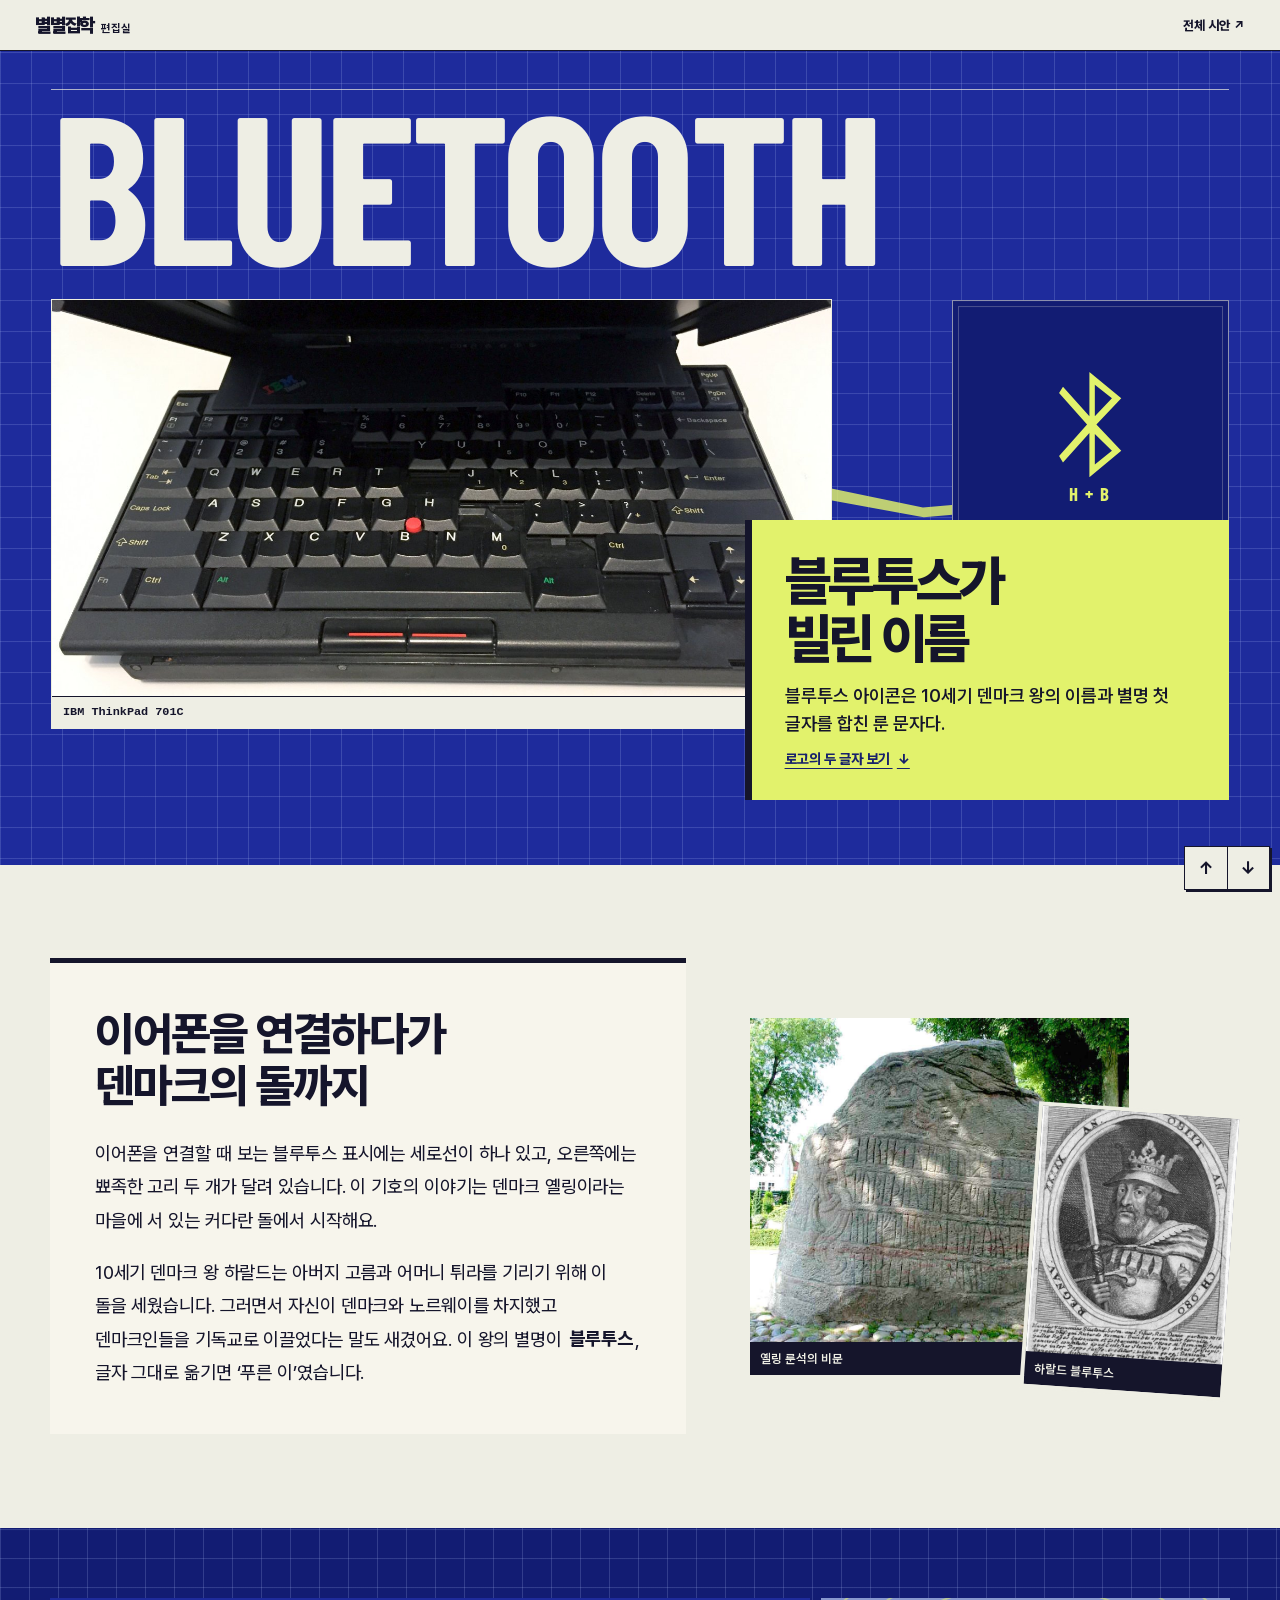
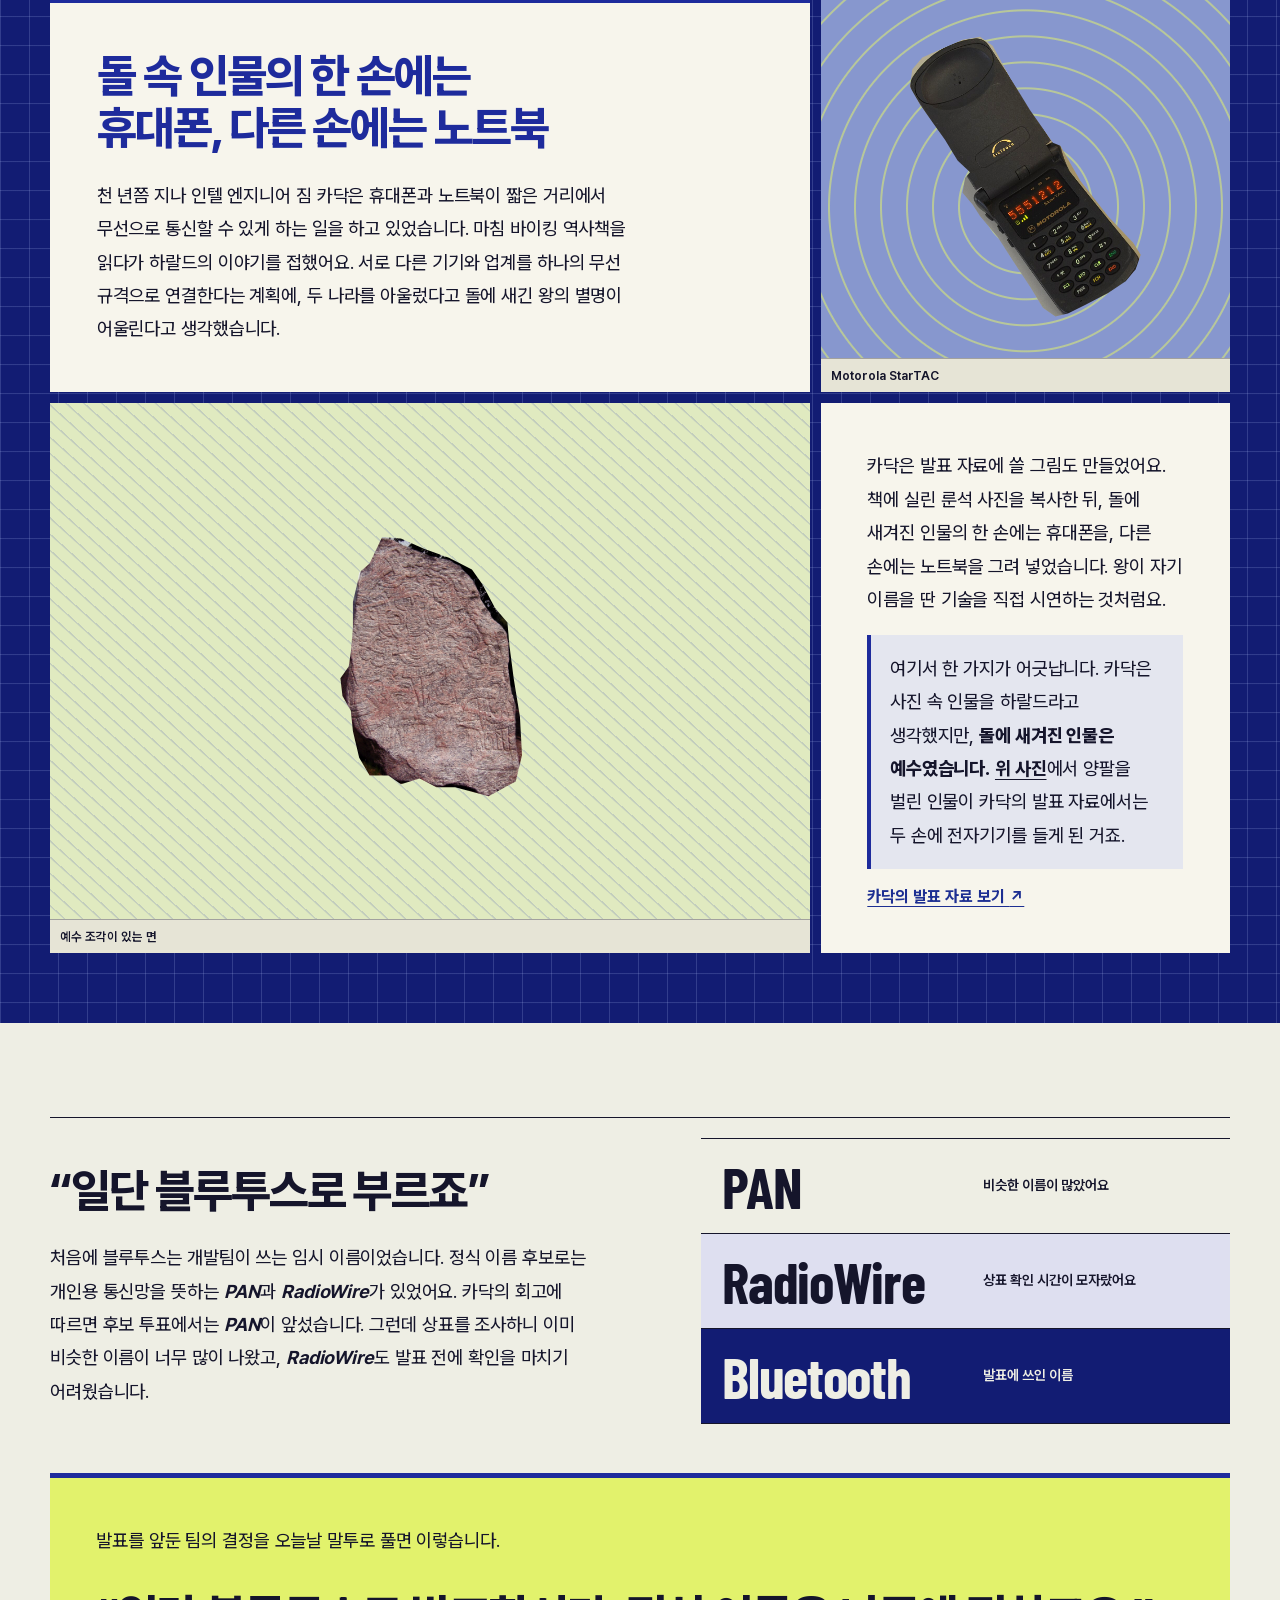
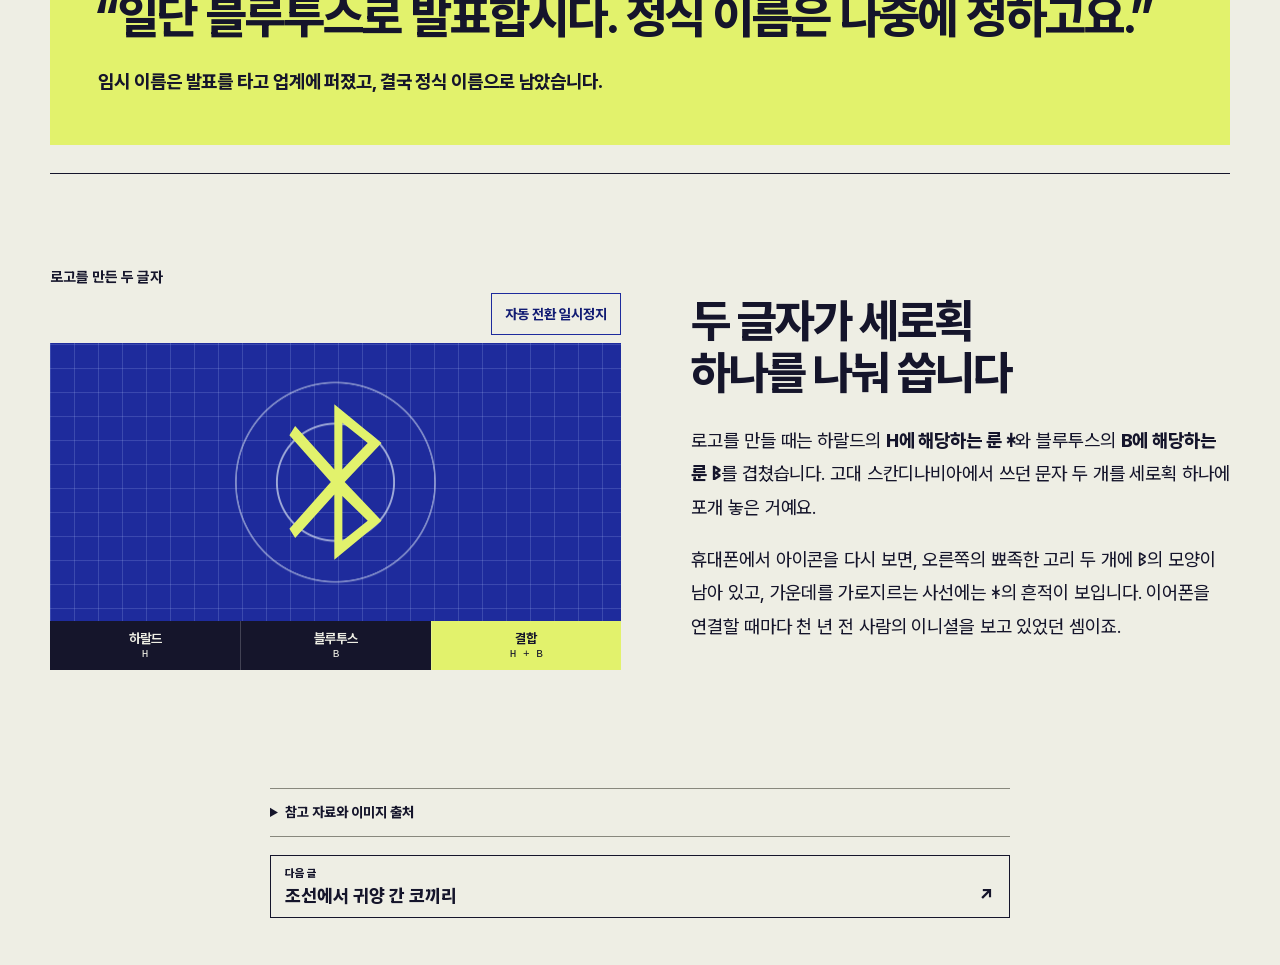
==== bluetooth.html @ 5b1019f5 "Publish mobile editorial previews" ====
<!doctype html>
<html lang="ko">
<head>
  <meta charset="utf-8">
  <meta name="viewport" content="width=device-width, initial-scale=1">
  <meta name="description" content="1990년대 무선 통신 프로젝트에 덴마크 왕의 별명이 붙은 사연.">
  <title>블루투스가 빌린 이름 · 별별잡학</title>
  <link rel="stylesheet" href="style.css">
  <link rel="stylesheet" href="bluetooth.css">
  <script src="photo-entry.js" defer></script>
  <script src="rune-playback.js" defer></script>
</head>
<body class="story-page theme-bluetooth">
  <a class="skip-link" href="#main">본문으로 건너뛰기</a>
  <header class="masthead">
    <a class="brand" href="index.html">별별잡학<span>편집실</span></a>
    <a class="index-link" href="index.html">전체 시안 <span aria-hidden="true">↗</span></a>
  </header>
  <main id="main" tabindex="-1">
    <article>
      <header class="bt-cover">
        <div class="bt-cover-layout">
          <span class="bt-cover-title" lang="en" aria-hidden="true">BLUETOOTH</span>
          <div class="bt-cover-signal" data-photo-entry aria-hidden="true"></div>
          <figure class="bt-cover-devices">
            <img src="assets/bt-thinkpad.jpg" width="1500" height="1125" alt="검은색 씽크패드의 펼쳐진 키보드" fetchpriority="high">
            <figcaption lang="en">IBM ThinkPad 701C</figcaption>
          </figure>
          <div class="bt-cover-mark" data-photo-entry aria-hidden="true">
            <i class="bt-rune bt-rune-joined"></i>
            <span>H + B</span>
          </div>
          <div class="bt-cover-note">
            <h1 class="bt-cover-korean">블루투스가<br> 빌린 이름</h1>
            <p class="bt-cover-dek">블루투스 아이콘은 10세기 덴마크 왕의 이름과 별명 첫 글자를 합친 룬 문자다.</p>
            <a class="bt-cover-jump" href="#rune-panel">로고의 두 글자 보기 <span aria-hidden="true">↓</span></a>
          </div>
        </div>
      </header>

      <section class="chapter bt-archive" aria-labelledby="jelling-title">
        <div class="bt-archive-copy">
          <h2 id="jelling-title">이어폰을 연결하다가 덴마크의 돌까지</h2>
          <div class="bt-copy">
            <p>이어폰을 연결할 때 보는 블루투스 표시에는 세로선이 하나 있고, 오른쪽에는 뾰족한 고리 두 개가 달려 있습니다. 이 기호의 이야기는 덴마크 옐링이라는 마을에 서 있는 커다란 돌에서 시작해요.</p>
            <p>10세기 덴마크 왕 하랄드는 아버지 고름과 어머니 튀라를 기리기 위해 이 돌을 세웠습니다. 그러면서 자신이 덴마크와 노르웨이를 차지했고 덴마크인들을 기독교로 이끌었다는 말도 새겼어요. 이 왕의 별명이 <mark>블루투스</mark>, 글자 그대로 옮기면 ‘푸른 이’였습니다.</p>
          </div>
        </div>
        <div class="bt-archive-plate">
          <figure class="bt-archive-inscription">
            <img data-photo-entry src="assets/bt-inscription.jpg" width="947" height="765" alt="옐링 룬석의 반대쪽에 남은 비문" loading="lazy">
            <figcaption>옐링 룬석의 비문</figcaption>
          </figure>
          <figure class="bt-archive-portrait">
            <img src="assets/bt-harald.jpg" width="960" height="1304" alt="왕관을 쓴 하랄드를 그린 17세기 판화" loading="lazy">
            <figcaption>하랄드 블루투스</figcaption>
          </figure>
        </div>
      </section>

      <section class="chapter bt-connection" aria-labelledby="connection-title">
        <div class="bt-connection-sheet">
          <div class="bt-connection-copy">
            <h2 id="connection-title">돌 속 인물의 한 손에는 휴대폰, 다른 손에는 노트북</h2>
            <div class="bt-copy">
              <p>천 년쯤 지나 인텔 엔지니어 짐 카닥은 휴대폰과 노트북이 짧은 거리에서 무선으로 통신할 수 있게 하는 일을 하고 있었습니다. 마침 바이킹 역사책을 읽다가 하랄드의 이야기를 접했어요. 서로 다른 기기와 업계를 하나의 무선 규격으로 연결한다는 계획에, 두 나라를 아울렀다고 돌에 새긴 왕의 별명이 어울린다고 생각했습니다.</p>
            </div>
          </div>
          <figure class="bt-phone-cut" data-photo-entry>
            <img src="assets/bt-startac.jpg" width="960" height="1126" alt="숫자 키패드와 작은 주황색 화면이 달린 접이식 휴대폰" loading="lazy">
            <figcaption lang="en">Motorola StarTAC</figcaption>
          </figure>
          <figure class="bt-stone-cut" id="jelling-relief" data-photo-entry>
            <img src="assets/jelling.jpg" width="1024" height="1444" alt="예수의 모습이 새겨진 옐링의 큰 룬석" loading="lazy">
            <figcaption>예수 조각이 있는 면</figcaption>
          </figure>
          <div class="bt-drawing-copy">
            <div class="bt-copy">
              <p>카닥은 발표 자료에 쓸 그림도 만들었어요. 책에 실린 룬석 사진을 복사한 뒤, 돌에 새겨진 인물의 한 손에는 휴대폰을, 다른 손에는 노트북을 그려 넣었습니다. 왕이 자기 이름을 딴 기술을 직접 시연하는 것처럼요.</p>
              <p class="bt-reveal-note">여기서 한 가지가 어긋납니다. 카닥은 사진 속 인물을 하랄드라고 생각했지만, <strong>돌에 새겨진 인물은 예수였습니다.</strong> <a href="#jelling-relief">위 사진</a>에서 양팔을 벌린 인물이 카닥의 발표 자료에서는 두 손에 전자기기를 들게 된 거죠.</p>
            </div>
            <a class="bt-drawing-link" href="https://www.kardach.com/bluetooth/bluetooth-technology-rune-stone">카닥의 발표 자료 보기 <span aria-hidden="true">↗</span></a>
          </div>
        </div>
      </section>

      <section class="chapter bt-names" aria-labelledby="names-title">
        <div class="bt-names-copy">
          <h2 id="names-title">“일단 블루투스로 부르죠”</h2>
          <div class="bt-copy">
            <p>처음에 블루투스는 개발팀이 쓰는 임시 이름이었습니다. 정식 이름 후보로는 개인용 통신망을 뜻하는 <em>PAN</em>과 <em>RadioWire</em>가 있었어요. 카닥의 회고에 따르면 후보 투표에서는 <em>PAN</em>이 앞섰습니다. 그런데 상표를 조사하니 이미 비슷한 이름이 너무 많이 나왔고, <em>RadioWire</em>도 발표 전에 확인을 마치기 어려웠습니다.</p>
          </div>
        </div>
        <dl class="bt-name-proof" data-photo-entry>
          <div><dt lang="en">PAN</dt><dd>비슷한 이름이 많았어요</dd></div>
          <div><dt lang="en">RadioWire</dt><dd>상표 확인 시간이 모자랐어요</dd></div>
          <div><dt lang="en">Bluetooth</dt><dd>발표에 쓰인 이름</dd></div>
        </dl>
        <div class="bt-name-quote bt-copy">
          <p>발표를 앞둔 팀의 결정을 오늘날 말투로 풀면 이렇습니다.</p>
          <blockquote>“일단 블루투스로 발표합시다. 정식 이름은 나중에 정하고요.”</blockquote>
          <p><mark>임시 이름은 발표를 타고 업계에 퍼졌고, 결국 정식 이름으로 남았습니다.</mark></p>
        </div>
      </section>

      <section class="chapter bt-symbol" aria-labelledby="symbol-title">
        <fieldset class="bt-equation" id="rune-panel">
          <legend>로고를 만든 두 글자</legend>
          <button class="bt-rune-playback" type="button" hidden>룬 자동 재생</button>
          <input type="radio" name="bt-rune" value="h" id="bt-rune-h">
          <input type="radio" name="bt-rune" value="b" id="bt-rune-b">
          <input type="radio" name="bt-rune" value="joined" id="bt-rune-joined" checked>
          <div class="bt-equation-mark" data-photo-entry aria-hidden="true">
            <i class="bt-rune bt-rune-h"></i>
            <i class="bt-rune bt-rune-b"></i>
            <i class="bt-rune bt-rune-joined"></i>
          </div>
          <div class="bt-equation-choices">
            <label for="bt-rune-h">하랄드 <span>H</span></label>
            <label for="bt-rune-b">블루투스 <span>B</span></label>
            <label for="bt-rune-joined">결합 <span>H + B</span></label>
          </div>
        </fieldset>
        <div class="bt-symbol-copy">
          <h2 id="symbol-title">두 글자가 세로획 하나를 나눠 씁니다</h2>
          <div class="bt-copy">
            <p>로고를 만들 때는 하랄드의 <strong>H에 해당하는 룬 <span class="bt-rune-letter">ᚼ</span></strong>와 블루투스의 <strong>B에 해당하는 룬 <span class="bt-rune-letter">ᛒ</span></strong>를 겹쳤습니다. 고대 스칸디나비아에서 쓰던 문자 두 개를 세로획 하나에 포개 놓은 거예요.</p>
            <p>휴대폰에서 아이콘을 다시 보면, 오른쪽의 뾰족한 고리 두 개에 <span class="bt-rune-letter">ᛒ</span>의 모양이 남아 있고, 가운데를 가로지르는 사선에는 <span class="bt-rune-letter">ᚼ</span>의 흔적이 보입니다. 이어폰을 연결할 때마다 천 년 전 사람의 이니셜을 보고 있었던 셈이죠.</p>
          </div>
        </div>
      </section>

      <div class="story-end">
        <details class="sources">
          <summary>참고 자료와 이미지 출처</summary>
          <h3>본문 자료</h3>
          <ul>
            <li><a href="https://en.natmus.dk/historical-knowledge/denmark/prehistoric-period-until-1050-ad/the-viking-age/the-monuments-at-jelling/the-jelling-stone/">덴마크 국립박물관의 옐링 룬석 소개</a></li>
            <li><a href="https://www.kardach.com/bluetooth/naming-bluetooth">짐 카닥의 이름 선정 회고</a> · <a href="https://www.kardach.com/bluetooth/bluetooth-technology-rune-stone">발표 자료 그림</a></li>
            <li><a href="https://via.ritzau.dk/pressemeddelelse/13693996/bluetooth-vender-hjem-til-vikingekongen-harald?publisherId=13560788">옐링 박물관의 설명</a></li>
            <li><a href="https://www.bluetooth.com/about-us/bluetooth-origin/">Bluetooth SIG의 이름과 로고 설명</a></li>
          </ul>
          <h3>이미지 출처</h3>
          <ul>
            <li><a href="https://commons.wikimedia.org/wiki/File:HaraldusBlaatand.jpg">17세기 하랄드 판화</a> · Bildarchiv Austria · 퍼블릭 도메인 표기 · 색상과 표시 영역 조정</li>
            <li><a href="https://commons.wikimedia.org/wiki/File:Runenstein_Blauzahn_2.jpg">룬석 비문 사진</a> · Jürgen Howaldt · <a href="https://creativecommons.org/licenses/by-sa/2.0/de/deed.en">CC BY-SA 2.0 DE</a> · 색상과 표시 영역 조정</li>
            <li><a href="https://commons.wikimedia.org/wiki/File:Jelling_Runestone-1_KIF_3558.jpg">룬석의 예수 조각 사진</a> · Per Meistrup · <a href="https://creativecommons.org/licenses/by-sa/4.0/">CC BY-SA 4.0</a> · 색상 조정과 윤곽 크롭</li>
            <li><a href="https://commons.wikimedia.org/wiki/File:First_Generation_Motorola_StarTAC_cellular_phone.jpg">모토로라 스타택 사진</a> · Nkp911m500 · <a href="https://creativecommons.org/licenses/by-sa/3.0/">CC BY-SA 3.0</a> · 배경 제거와 밝기 조정</li>
            <li><a href="https://commons.wikimedia.org/wiki/File:IBM_ThinkPad_701C_keyboard.jpg">IBM 씽크패드 701C 사진</a> · Raymangold22 · <a href="https://creativecommons.org/publicdomain/zero/1.0/">CC0</a></li>
          </ul>
        </details>
        <nav class="story-nav" aria-label="다음 시안">
          <a href="elephant.html"><span>다음 글</span>조선에서 귀양 간 코끼리 <span aria-hidden="true">↗</span></a>
        </nav>
      </div>
    </article>
  </main>
</body>
</html>
---- style.css ----
@font-face {
  font-family: "Noto Serif KR";
  src: url("assets/noto-serif-kr.woff2") format("woff2");
  font-weight: 200 900;
  font-display: swap;
}
@font-face {
  font-family: "Black Han Sans";
  src: url("assets/black-han-sans.woff2") format("woff2");
  font-weight: 400;
  font-display: swap;
}
@font-face {
  font-family: Pretendard;
  src: url("assets/pretendard-variable.woff2") format("woff2");
  font-weight: 45 920;
  font-display: swap;
}
@font-face {
  font-family: "Gowun Batang";
  src: url("assets/gowun-batang.woff2") format("woff2");
  font-weight: 400;
  font-display: swap;
}

:root {
  color-scheme: light;
  --sans: Pretendard, "Apple SD Gothic Neo", "Malgun Gothic", sans-serif;
  --serif: "Noto Serif KR", "AppleMyungjo", Batang, serif;
  --literary: "Gowun Batang", var(--serif);
  --mono: "IBM Plex Mono", Menlo, Consolas, monospace;
  --ink: #211f1b;
  --paper: #f2ecde;
  --accent: #872e24;
  --line: #aaa191;
}

* { box-sizing: border-box; }
body, p, h1, h2, figure, blockquote { margin: 0; }
body {
  background: var(--paper);
  color: var(--ink);
  font-family: var(--sans);
  -webkit-text-size-adjust: 100%;
}
img { display: block; max-width: 100%; height: auto; }
a { color: inherit; }
a:focus-visible, summary:focus-visible { outline: 2px solid currentColor; outline-offset: 4px; }

.skip-link {
  position: absolute;
  z-index: 10;
  top: 7px;
  left: 12px;
  padding: 9px 13px;
  background: #fffef5;
  color: #222;
  transform: translateY(-150%);
}
.skip-link:focus { transform: translateY(0); }

.masthead {
  display: flex;
  align-items: center;
  justify-content: space-between;
  gap: 12px;
  min-height: 51px;
  padding: 9px max(16px, calc((100% - 1210px) / 2));
  border-bottom: 1px solid currentColor;
}
.brand, .index-link { text-decoration: none; white-space: nowrap; }
.brand { font-size: 19px; font-weight: 900; letter-spacing: -.065em; }
.brand span { margin-left: 7px; font-size: 11px; font-weight: 700; letter-spacing: 0; }
.index-link { font-size: 13px; font-weight: 750; }
.index-link:hover { text-decoration: underline; text-underline-offset: .25em; }

.story-end, .article-end {
  width: min(100% - 36px, 740px);
  margin-inline: auto;
  padding-block: 24px 46px;
}
.sources { border-block: 1px solid var(--line); font-size: 14px; line-height: 1.65; }
.sources summary { padding-block: 12px; cursor: pointer; font-weight: 750; }
.sources ul { padding-left: 1.4em; margin: 0 0 14px; overflow-wrap: anywhere; }
.sources a { text-underline-offset: 3px; }
.story-nav { margin-top: 18px; }
.story-nav a {
  display: grid;
  grid-template-columns: 1fr auto;
  gap: 5px 16px;
  align-items: center;
  border: 1px solid currentColor;
  padding: 11px 14px;
  font-size: 18px;
  font-weight: 800;
  text-decoration: none;
}
.story-nav a > span:first-child { grid-column: 1 / -1; font-size: 11px; }
.story-nav a:hover { text-decoration: underline; text-underline-offset: .2em; }

.index-page {
  --paper: #e7dfca;
  background: linear-gradient(#e9e0ccd6, #e9e0ccd6), url("assets/editorial-paper.jpg") top left / 500px auto, var(--paper);
}
.catalog { width: min(100% - 36px, 1150px); margin-inline: auto; padding-bottom: 56px; }
.catalog-intro { padding-block: clamp(25px, 5vw, 65px) clamp(16px, 3vw, 33px); }
.catalog-intro h1 {
  font: 900 clamp(48px, 10vw, 144px)/.92 var(--sans);
  letter-spacing: -.085em;
}
.catalog-intro h1 em { color: #972e24; }
.story-grid {
  display: grid;
  grid-template-columns: repeat(12, minmax(0, 1fr));
  margin: 0;
  padding: 0;
  list-style: none;
}
.story-grid li { min-width: 0; position: relative; }
.story-grid li:first-child { grid-area: 1 / 1 / 3 / 8; }
.story-grid li:nth-child(2) { grid-area: 1 / 8 / 2 / 13; margin: 3% 0 0 -3%; z-index: 1; }
.story-grid li:last-child { grid-area: 2 / 7 / 4 / 13; margin-top: -1%; z-index: 2; }
.story-card {
  display: block;
  position: relative;
  min-height: 100%;
  text-decoration: none;
  isolation: isolate;
  overflow: hidden;
}
.story-card:hover h2 { text-decoration: underline; text-underline-offset: .15em; }
.story-card:focus-visible { z-index: 1; outline-offset: -5px; }
.story-card.theme-elephant { background: #2f5146; color: #fff3d8; }
.story-card.theme-nintendo { background: #c32d29; color: #fff6d9; }
.story-card.theme-bluetooth { background: #283ebd; color: #f2f6d7; }
.card-art {
  position: relative;
  min-height: 125px;
  aspect-ratio: 2.6;
  isolation: isolate;
  background: radial-gradient(#20204070 .8px, transparent 1.2px) 0 0 / 5px 5px;
}
.theme-elephant .card-art { aspect-ratio: 1.53; background-color: #485a41; }
.card-art img { position: absolute; width: 75%; height: 95%; inset: 0 auto auto 0; object-fit: cover; }
.card-art .card-cut { width: 37%; height: 79%; inset: auto 2% -2% auto; transform: rotate(7deg); }
.theme-elephant .card-art img:first-child { width: 77%; object-position: 49% 46%; clip-path: polygon(0 0, 98% 0, 99% 92%, 0 100%); }
.theme-elephant .card-art .card-cut { right: 8%; height: 57%; border: 4px solid #d6cba4; }
.theme-nintendo .card-art img:first-child { height: 83%; top: 9%; left: 2%; object-fit: contain; transform: rotate(-10deg); }
.theme-nintendo .card-art .card-cut { object-fit: contain; height: 95%; right: 3%; transform: rotate(12deg); }
.theme-bluetooth .card-art img:first-child { object-position: 50% 63%; }
.theme-bluetooth .card-art .card-cut { border: 4px solid #dbd8ad; object-position: center 37%; }
.card-copy {
  position: relative;
  padding: 12px clamp(13px, 2.2vw, 29px) 16px;
}
.card-copy h2 { margin: 2px 22px 6px 0; font-size: clamp(23px, 3vw, 38px); line-height: 1.1; letter-spacing: -.045em; word-break: keep-all; }
.card-copy p { font-size: clamp(13px, 1.6vw, 17px); line-height: 1.42; word-break: keep-all; }
.card-arrow { position: absolute; top: 10px; right: 12px; }
@media (max-width: 600px) {
  .catalog { width: calc(100% - 24px); }
  .story-grid li:first-child { grid-area: 1 / 1 / 2 / 13; }
  .story-grid li:nth-child(2) { grid-area: 2 / 1 / 3 / 8; margin: 0; }
  .story-grid li:last-child { grid-area: 2 / 8 / 3 / 13; margin: 8% 0 0 -2%; }
  .theme-elephant .card-art { aspect-ratio: 2; }
  .card-art { min-height: 105px; }
  .story-grid li:not(:first-child) .card-copy h2 { font-size: clamp(17px, 5.2vw, 26px); }
  .story-grid li:not(:first-child) .card-copy { padding: 9px 9px 12px; }
  .story-grid li:not(:first-child) .card-copy h2 { margin-right: 11px; }
  .story-grid li:not(:first-child) .card-arrow { right: 5px; top: 8px; }
}

.story-motion {
  scroll-padding-block: clamp(12px, 3.5vh, 34px) 66px;
}

.story-motion article mark {
  color: inherit;
  background: linear-gradient(var(--marker-ink, #f3cc65), var(--marker-ink, #f3cc65)) left 86% / 100% 68% no-repeat;
  -webkit-box-decoration-break: clone;
  box-decoration-break: clone;
}
.story-motion .elephant-island { --marker-ink: #d79754; }
.story-motion .theme-bluetooth { --marker-ink: #e2f26c; }

.story-steps {
  position: fixed;
  z-index: 5;
  inset: auto max(10px, env(safe-area-inset-right)) max(10px, env(safe-area-inset-bottom)) auto;
  display: flex;
  background: var(--paper);
  color: var(--ink);
  border: 1px solid currentColor;
  box-shadow: 2px 2px 0 currentColor;
}
.story-steps button {
  width: 42px;
  height: 42px;
  padding: 0;
  font: 700 18px/1 var(--sans);
  color: inherit;
  background: transparent;
  border: 0;
  cursor: pointer;
}
.story-steps button + button { border-inline-start: 1px solid currentColor; }
.story-steps button:focus-visible { outline: 2px solid currentColor; outline-offset: -4px; }
.story-steps button:disabled { opacity: .3; cursor: default; }

@media (prefers-reduced-motion: no-preference) {
  .elephant-plate-pair,
  .elephant-study-map,
  .elephant-island-detail,
  .nintendo-cover-raster,
  .nintendo-season-cards,
  .nintendo-watch-detail > div,
  .nintendo-dpad-detail > div,
  .bt-cover-signal,
  .bt-cover-mark {
    translate: 0 var(--scroll-drift, 0px);
  }

  .story-motion article mark { background-size: 0% 68%; }
  .story-motion article mark.highlight-visible { animation: story-marker 1.12s cubic-bezier(.3, .18, .45, 1) both; }
}
@keyframes story-marker {
  from { background-size: 0% 68%; }
  to { background-size: 100% 68%; }
}
---- bluetooth.css ----
@font-face {
  font-family: "Barlow Condensed";
  src: url("assets/barlow-condensed-bold.woff2") format("woff2");
  font-weight: 700;
  font-display: swap;
}

@font-face {
  font-family: "Noto Sans Runic";
  src: url("assets/noto-sans-runic.woff2") format("woff2");
  font-weight: 400;
  font-display: swap;
  unicode-range: U+16A0-16FF;
}

.theme-bluetooth {
  --ink: #15152b;
  --paper: #eeeee4;
  --line: #88887d;
  --cobalt: #1e2b9c;
  --ink-blue: #121c73;
  --acid: #e2f26c;
  --graph: linear-gradient(#b6c6fb32 1px, transparent 1px), linear-gradient(90deg, #b6c6fb32 1px, transparent 1px);
  --display: "Barlow Condensed", var(--sans);
  background: var(--paper);
}

.theme-bluetooth .masthead { background: var(--paper); color: var(--ink); border-color: var(--ink); }
.bt-cover {
  padding: clamp(20px, 3vw, 41px) clamp(15px, 4vw, 66px) clamp(24px, 5vw, 66px);
  color: var(--paper);
  background-color: var(--cobalt);
  background-image: var(--graph);
  background-size: 31px 31px;
}
.bt-cover-layout {
  width: min(100%, 1310px);
  margin-inline: auto;
  display: grid;
  grid-template-columns: repeat(12, minmax(0, 1fr));
  grid-template-rows: auto repeat(4, clamp(57px, 7.7vw, 108px)) auto;
  gap: clamp(4px, 1vw, 12px);
  position: relative;
  isolation: isolate;
  container-type: inline-size;
}
.bt-cover-title {
  grid-area: 1 / 1 / 2 / -1;
  padding: .025em 0 .085em;
  border-top: 1px solid #efefdeb0;
  font: 700 clamp(3.5rem, 17.95cqw, 15rem)/.82 var(--display);
  letter-spacing: -.026em;
}
.bt-cover-signal {
  grid-area: 2 / 1 / 6 / -1;
  position: relative;
  z-index: -1;
  align-self: center;
  aspect-ratio: 8.5;
  opacity: .82;
  transform: rotate(-5deg);
  background: var(--acid);
  clip-path: polygon(0 73%, 19% 73%, 28% 20%, 37% 90%, 48% 7%, 57% 63%, 65% 40%, 74% 63%, 100% 63%, 100% 70%, 74% 70%, 65% 49%, 57% 72%, 48% 18%, 37% 100%, 28% 31%, 19% 81%, 0 81%);
}
.bt-cover-devices {
  grid-area: 2 / 1 / 6 / 9;
  display: grid;
  grid-template-rows: minmax(0, 1fr) auto;
  margin: 0;
  overflow: clip;
  border: 1px solid #efefdeb0;
  background: #eeeee4;
  color: var(--ink);
}
.bt-cover-devices img {
  width: 100%;
  height: 100%;
  object-fit: cover;
  object-position: 50% 62%;
}
.bt-cover-devices figcaption {
  padding: 8px 11px;
  border-top: 1px solid var(--ink);
  font: 650 .74rem/1.25 var(--mono);
}
.bt-cover-mark {
  grid-area: 2 / 9 / 5 / 13;
  align-self: start;
  justify-self: end;
  width: 72%;
  aspect-ratio: 1;
  display: grid;
  place-content: center;
  justify-items: center;
  gap: 8px;
  color: var(--acid);
  background: var(--ink-blue);
  border: 1px solid #efefde91;
  outline: 1px solid #efefde40;
  outline-offset: -7px;
}
.bt-cover-mark .bt-rune { width: clamp(32px, 6.6cqw, 96px); }
.bt-cover-mark span { font: 700 clamp(.65rem, 1.6cqw, 1.3rem)/1 var(--display); letter-spacing: .08em; }
.bt-cover-note {
  grid-area: 4 / 8 / 7 / 13;
  z-index: 1;
  align-self: end;
  padding: clamp(15px, 2.55vw, 34px);
  background: var(--acid);
  color: var(--ink);
  border-left: 7px solid var(--ink);
}
.bt-cover-korean {
  font: 820 clamp(2.05rem, 4.6cqw, 4.7rem)/1.06 var(--sans);
  letter-spacing: -.061em;
}
.bt-cover-dek {
  max-width: 26em;
  margin-top: .8em;
  font: 560 clamp(1rem, 1.55cqw, 1.22rem)/1.55 var(--sans);
  word-break: keep-all;
}
.bt-cover-jump {
  display: inline-block;
  margin-top: .8em;
  color: #18216b;
  font-size: .89rem;
  font-weight: 750;
  text-underline-offset: 4px;
}
.bt-cover-jump span { margin-left: .3em; }
#rune-panel { scroll-margin-top: 20px; }

.theme-bluetooth .chapter {
  width: min(100% - clamp(32px, 6vw, 90px), 1180px);
  margin: clamp(48px, 7.3vw, 96px) auto;
}
.theme-bluetooth h2 {
  font: 780 clamp(2rem, 3.6vw, 4.1rem)/1.14 var(--sans);
  letter-spacing: -.044em;
  text-wrap: balance;
  word-break: keep-all;
  overflow-wrap: anywhere;
}
.bt-copy {
  max-width: 35rem;
  margin-top: clamp(14px, 2.5vw, 24px);
  font: 430 clamp(1.125rem, 1.45vw, 1.26rem)/1.8 var(--sans);
  letter-spacing: -.006em;
  word-break: keep-all;
  overflow-wrap: anywhere;
}
.bt-copy p + p, .bt-copy blockquote + p { margin-top: 1em; }
.bt-copy blockquote { margin-top: .6em; }
.bt-rune-letter { font-family: "Noto Sans Runic", "Segoe UI Symbol", "Apple Symbols", sans-serif; }
#jelling-relief { scroll-margin-top: 20px; }
.bt-copy strong { font-weight: 790; }
.bt-copy em { font-weight: 680; }
.bt-copy mark {
  color: inherit;
  background: #ece6c9;
  padding: .02em .12em .06em;
  font-weight: 760;
  box-decoration-break: clone;
  -webkit-box-decoration-break: clone;
}
.bt-copy a { font-weight: 730; text-underline-offset: .22em; }
.bt-archive {
  display: grid;
  grid-template-columns: minmax(0, 1.14fr) minmax(0, .86fr);
  gap: clamp(25px, 5vw, 77px);
  align-items: center;
}
.bt-archive-copy {
  padding: clamp(18px, 3.5vw, 51px);
  border-top: 5px solid var(--ink);
  background: #f7f5ec;
}
.bt-archive-plate {
  display: grid;
  grid-template-columns: minmax(0, 1.18fr) minmax(0, .82fr);
  grid-template-rows: 1fr;
  align-items: end;
  isolation: isolate;
}
.bt-archive-plate figure {
  grid-row: 1;
  min-width: 0;
  background: var(--ink);
  color: var(--paper);
}
.bt-archive-inscription { grid-column: 1 / 3; margin-right: 21%; }
.bt-archive-portrait {
  grid-column: 2;
  position: relative;
  margin-bottom: -16px;
  outline: 4px solid var(--paper);
  transform: rotate(4deg);
}
.bt-archive-plate img { width: 100%; aspect-ratio: 1.17; object-fit: cover; }
.bt-archive-portrait img { aspect-ratio: .8; object-position: 48% 32%; filter: grayscale(1); }
.bt-archive-plate figcaption,
.bt-connection-sheet figcaption {
  padding: 8px 10px;
  font: 620 .77rem/1.4 var(--sans);
  word-break: keep-all;
}

.theme-bluetooth .bt-connection {
  width: 100%;
  padding: clamp(28px, 5.5vw, 79px) max(16px, calc((100% - 1180px) / 2));
  background-color: var(--ink-blue);
  background-image: var(--graph);
  background-size: 29px 29px;
}
.bt-connection-sheet {
  display: grid;
  grid-template-columns: minmax(0, 1.3fr) minmax(0, .7fr);
  gap: clamp(5px, .8vw, 12px);
  align-items: stretch;
}
.bt-connection-copy, .bt-drawing-copy {
  padding: clamp(19px, 3.65vw, 53px);
  background: #f7f5ec;
}
.bt-connection-copy { border-top: 5px solid var(--cobalt); }
.bt-drawing-copy { align-content: center; }
.bt-connection h2 { color: var(--cobalt); }
.bt-phone-cut, .bt-stone-cut {
  min-width: 0;
  display: grid;
  grid-template-rows: 1fr auto;
  place-items: center;
}
.bt-phone-cut {
  background:
    repeating-radial-gradient(circle at 50% 53%, transparent 0 13px, #e2f26c88 14px 15px, transparent 16px 26px),
    #8797ce;
}
.bt-stone-cut {
  background:
    repeating-linear-gradient(42deg, transparent 0 10px, #2637ad29 11px 12px),
    #e0eac0;
}
.bt-phone-cut figcaption,
.bt-stone-cut figcaption {
  justify-self: stretch;
  background: #e6e4d6;
  border-top: 1px solid #15152b52;
}
.bt-phone-cut img, .bt-stone-cut img {
  height: clamp(136px, 23vw, 316px);
  width: auto;
  max-width: 100%;
  object-fit: contain;
}
.bt-stone-cut img {
  clip-path: polygon(27% 8%, 36% 8.5%, 47% 12%, 59% 15%, 70% 19%, 75% 24%, 81% 32%, 87% 37%, 88% 45%, 90% 56%, 93% 69%, 94% 82%, 91% 91%, 78% 96%, 62% 93%, 53% 93%, 45% 90%, 36% 92%, 30% 89%, 21% 89%, 16% 83%, 13% 74%, 12% 67%, 8% 62%, 7% 56%, 11% 52%, 12% 47%, 13% 39%, 13% 30%, 15% 24%, 16% 20%, 21% 17%);
}
.bt-phone-cut img {
  filter: brightness(1.17);
  clip-path: polygon(5% 13%, 9% 9%, 17% 6%, 25% 3%, 32% 2%, 37% 5%, 44% 16%, 52% 27%, 61% 38%, 64% 39%, 68% 45%, 72% 51%, 83% 63%, 93% 72%, 96% 76%, 94% 81%, 90% 85%, 83% 89%, 74% 93%, 67% 96%, 62% 97%, 57% 94%, 52% 87%, 45% 78%, 39% 70%, 32% 63%, 29% 59%, 25% 55%, 26% 50%, 28% 48%, 23% 44%, 18% 37%, 13% 31%, 8% 25%, 4% 19%);
}
.bt-drawing-copy .bt-copy { margin-top: 0; }
.bt-drawing-copy .bt-reveal-note {
  border-inline-start: 4px solid var(--cobalt);
  padding: .9em 1em;
  background: #e4e6ef;
}
.bt-drawing-link {
  display: inline-block;
  margin-top: 1.15em;
  color: #1d2f92;
  font-weight: 720;
  text-underline-offset: 4px;
}

.theme-bluetooth .bt-names {
  display: grid;
  grid-template-columns: minmax(0, 1.14fr) minmax(0, 1fr);
  gap: clamp(18px, 3.8vw, 54px);
  align-items: end;
  padding-block: 20px 28px;
  border-block: 1px solid var(--ink);
}
.bt-name-quote {
  grid-column: 1 / -1;
  width: 100%;
  max-width: none;
  margin-top: 0;
  padding: clamp(18px, 3.6vw, 51px);
  border-top: 5px solid var(--cobalt);
  background: var(--acid);
}
.bt-name-quote p { max-width: 36rem; }
.bt-name-quote blockquote {
  max-width: 23em;
  font-size: clamp(1.5rem, 3.7vw, 3.55rem);
  font-weight: 790;
  letter-spacing: -.039em;
  line-height: 1.3;
  text-wrap: balance;
}
.bt-name-proof {
  margin: 0;
  padding: 0;
  border-bottom: 1px solid var(--ink);
}
.bt-name-proof > div {
  display: grid;
  grid-template-columns: 1.12fr 1fr;
  align-items: center;
  gap: 8px;
  padding: clamp(9px, 1.7vw, 20px) clamp(12px, 1.65vw, 21px);
  border-top: 1px solid var(--ink);
}
.bt-name-proof > div:nth-child(2) { background: #dedff0; }
.bt-name-proof > div:last-child { background: var(--ink-blue); color: var(--paper); }
.bt-name-proof dt {
  font: 700 clamp(1.65rem, 4.5vw, 4.3rem)/.94 var(--display);
  letter-spacing: -.023em;
}
.bt-name-proof dd {
  margin: 0;
  font: 620 clamp(.76rem, 1.1vw, .95rem)/1.4 var(--sans);
  word-break: keep-all;
}
.bt-names-copy { padding-block: 16px; }

.bt-symbol {
  display: grid;
  grid-template-columns: minmax(0, 1.06fr) minmax(0, 1fr);
  align-items: center;
  gap: clamp(21px, 5.5vw, 84px);
}
.bt-equation {
  min-width: 0;
  margin: 0;
  padding: 7px 0 0;
  border: 0;
  color: var(--paper);
}
.bt-equation legend {
  padding: 0;
  color: var(--ink);
  font-size: .92rem;
  font-weight: 700;
}
.bt-equation input {
  position: absolute;
  inline-size: 1px;
  block-size: 1px;
  clip-path: inset(50%);
}
.theme-bluetooth .sources h3 {
  font-size: .88rem;
  margin-block: .8em .3em;
}
.bt-equation-mark {
  position: relative;
  display: grid;
  place-items: center;
  aspect-ratio: 2.05;
  color: var(--acid);
  overflow: clip;
  background-color: var(--cobalt);
  background-image:
    radial-gradient(circle at center, transparent 18%, #dee8f5aa 18.3% 18.6%, transparent 18.9% 31%, #dee8f581 31.2% 31.5%, transparent 31.8%),
    var(--graph);
  background-size: auto, 24px 24px, 24px 24px;
}
.bt-equation-mark::after {
  content: "";
  position: absolute;
  inset: 0;
  pointer-events: none;
  background: linear-gradient(120deg, transparent 35%, #e2f26c66 49%, #f2ffbb8c 50%, transparent 51%);
  transform: translateX(-100%);
}
.bt-equation-mark .bt-rune { position: absolute; width: clamp(49px, 9vw, 134px); opacity: 0; }
.bt-equation-choices { display: grid; grid-template-columns: repeat(3, minmax(0, 1fr)); background: var(--ink); }
.bt-equation-choices label {
  padding: 9px 3px 10px;
  display: grid;
  min-width: 0;
  min-height: 49px;
  text-align: center;
  align-content: center;
  gap: 2px;
  cursor: pointer;
  font-size: .83rem;
  font-weight: 680;
}
.bt-equation-choices label + label { border-inline-start: 1px solid #ffffff32; }
.bt-equation-choices span { font: 400 .83em var(--mono); }
#bt-rune-h:checked ~ .bt-equation-mark .bt-rune-h,
#bt-rune-b:checked ~ .bt-equation-mark .bt-rune-b,
#bt-rune-joined:checked ~ .bt-equation-mark .bt-rune-joined { opacity: 1; }
#bt-rune-h:checked ~ .bt-equation-choices [for="bt-rune-h"],
#bt-rune-b:checked ~ .bt-equation-choices [for="bt-rune-b"],
#bt-rune-joined:checked ~ .bt-equation-choices [for="bt-rune-joined"] { background: var(--acid); color: var(--ink); }
#bt-rune-h:focus-visible ~ .bt-equation-choices [for="bt-rune-h"],
#bt-rune-b:focus-visible ~ .bt-equation-choices [for="bt-rune-b"],
#bt-rune-joined:focus-visible ~ .bt-equation-choices [for="bt-rune-joined"] { outline: 2px solid currentColor; outline-offset: -5px; }
.bt-rune { display: block; background: currentColor; aspect-ratio: .74; }
.bt-rune-h { clip-path: polygon(47% 0, 54% 0, 54% 41%, 84% 14%, 90% 20%, 57% 50%, 90% 80%, 84% 86%, 54% 59%, 54% 100%, 47% 100%, 47% 59%, 16% 86%, 10% 80%, 44% 50%, 10% 20%, 16% 14%, 47% 41%); }
.bt-rune-b { clip-path: polygon(49% 0, 90% 25%, 58% 50%, 90% 75%, 49% 100%, 49% 0, 56% 12%, 56% 42%, 78% 25%, 56% 12%, 49% 0, 56% 59%, 56% 88%, 78% 75%, 56% 59%, 49% 59%); }
.bt-rune-joined { clip-path: polygon(49% 0, 90% 25%, 58% 50%, 90% 75%, 49% 100%, 49% 58%, 15% 86%, 10% 80%, 46% 50%, 10% 20%, 15% 14%, 49% 42%, 49% 0, 56% 12%, 56% 42%, 78% 25%, 56% 12%, 49% 0, 56% 59%, 56% 88%, 78% 75%, 56% 59%, 49% 58%); }

@media (min-width: 641px) and (max-width: 900px) {
  .bt-cover-layout { grid-template-rows: auto repeat(4, clamp(45px, 8vw, 73px)) auto; }
  .bt-cover-devices { grid-column-end: 8; }
  .bt-cover-note { grid-column: 7 / 13; }
  .bt-cover-mark { grid-column: 8 / 13; width: 53%; }
  .bt-archive { grid-template-columns: minmax(0, 1fr); }
  .bt-archive-copy .bt-copy { max-width: 35rem; }
  .bt-archive-plate { width: min(100%, 31rem); justify-self: end; }
  .bt-archive-inscription img { aspect-ratio: 1.85; }
  .bt-archive-portrait img { aspect-ratio: 1; }
  .bt-connection-sheet { grid-template-columns: minmax(0, 1fr) minmax(0, 11rem); }
  .bt-drawing-copy { grid-column: 1; grid-row: 2; }
  .bt-phone-cut img, .bt-stone-cut img { height: min(22vw, 195px); }
}

@media (max-width: 640px) {
  .bt-cover-layout { grid-template-rows: auto repeat(3, clamp(39px, 12vw, 69px)) auto; gap: 6px; }
  .bt-cover-title { font-size: clamp(3.25rem, 18.2cqw, 7rem); }
  .bt-cover-devices { grid-area: 2 / 1 / 5 / 12; }
  .bt-cover-mark { grid-area: 2 / 10 / 4 / 13; z-index: 1; width: 100%; }
  .bt-cover-note { grid-area: 5 / 2 / 6 / 13; margin-top: -14px; border-left-width: 5px; }
  .bt-cover-signal { grid-area: 3 / 1 / 6 / 13; align-self: end; margin-bottom: -7px; }
  .bt-cover-korean { font-size: clamp(1.85rem, 8cqw, 3rem); }
  .bt-cover-korean br { display: none; }
  .bt-archive-portrait { transform: rotate(3deg); }
  .bt-archive, .bt-symbol { grid-template-columns: minmax(0, 1fr); }
  .bt-archive-plate { margin-inline: 8px; }
  .bt-archive-inscription img { aspect-ratio: 1.7; }
  .bt-archive-portrait img { aspect-ratio: .95; }
  .bt-connection-sheet { grid-template-columns: repeat(2, minmax(0, 1fr)); }
  .bt-connection-copy, .bt-drawing-copy { grid-column: 1 / -1; }
  .bt-phone-cut img, .bt-stone-cut img { height: clamp(115px, 36vw, 208px); }
  .theme-bluetooth .bt-names { grid-template-columns: minmax(0, 1fr); }
  .bt-names-copy { padding-block: 5px 15px; }
}
@media (prefers-reduced-motion: no-preference) {
  .bt-archive-inscription img.photo-entering { animation: bt-feed-in 1.12s cubic-bezier(.32, .32, .38, 1) backwards; }
  .bt-cover-signal.photo-entering { animation: bt-signal 1.28s cubic-bezier(.32, .32, .38, 1) backwards; transform-origin: left center; }
  .bt-cover-mark.photo-entering { animation: bt-stamp 1.13s cubic-bezier(.32, .32, .38, 1) backwards; }
  .bt-phone-cut.photo-entering img, .bt-stone-cut.photo-entering img { animation: bt-object 1.05s ease-out backwards; }
  .bt-name-proof.photo-entering > div { animation: bt-object 1.05s ease-out backwards; }
  .bt-name-proof.photo-entering > div:nth-child(2) { animation-delay: 90ms; }
  .bt-name-proof.photo-entering > div:nth-child(3) { animation-delay: 180ms; }
  .bt-equation-mark.photo-entering::after { animation: bt-sweep 1.42s cubic-bezier(.33, .3, .55, 1); }
}
@keyframes bt-feed-in {
  from { clip-path: inset(0 0 58% 0); opacity: .78; }
  to { clip-path: inset(0); opacity: 1; }
}


@keyframes bt-signal {
  from { transform: rotate(-5deg) scaleX(.01); opacity: .1; }
  to { transform: rotate(-5deg) scaleX(1); opacity: .82; }
}
@keyframes bt-stamp {
  from { transform: translateY(-14px) rotate(5deg); opacity: .4; }
  to { transform: none; opacity: 1; }
}
@keyframes bt-object {
  from { transform: translateY(12px); opacity: .45; }
  to { transform: none; opacity: 1; }
}
@keyframes bt-sweep {
  from { transform: translateX(-100%); }
  to { transform: translateX(100%); }
}

.bt-rune-playback {
  margin: 0 0 8px auto;
  display: block;
  min-height: 42px;
  padding: 6px 13px;
  border: 1px solid var(--cobalt);
  background: var(--paper);
  color: var(--ink-blue);
  font: 720 .87rem/1.3 var(--sans);
  cursor: pointer;
}
.bt-rune-playback[hidden] { display: none; }
.bt-rune-playback:focus-visible { outline: 2px solid var(--cobalt); outline-offset: 3px; }

@media (prefers-reduced-motion: no-preference) {
  .bt-cover,
  .theme-bluetooth .bt-connection {
    background-position: 0 var(--scroll-drift, 0px);
  }
  .bt-equation-mark {
    background-position: center, 0 var(--scroll-drift, 0px), 0 var(--scroll-drift, 0px);
  }
  .theme-bluetooth h2.is-heading-entering {
    background: linear-gradient(#c9db60b3, #c9db60b3) left bottom / 0 4px no-repeat;
    animation: bt-title-tune 1.35s steps(16, end) backwards;
  }
  .theme-bluetooth .bt-connection.is-chapter-entering,
  .bt-cover.is-chapter-entering {
    animation: bt-grid-drift 1.46s cubic-bezier(.32, .32, .38, 1) backwards;
  }
  .bt-equation-mark .bt-rune {
    transform: scale(.82);
    transition: opacity .27s ease, transform .31s cubic-bezier(.21, .7, .26, 1);
  }
  #bt-rune-h:checked ~ .bt-equation-mark .bt-rune-h,
  #bt-rune-b:checked ~ .bt-equation-mark .bt-rune-b,
  #bt-rune-joined:checked ~ .bt-equation-mark .bt-rune-joined {
    transform: scale(1);
  }
}
@keyframes bt-title-tune {
  0% { background-size: 0 4px; }
  69% { background-position: left bottom; background-size: 100% 4px; }
  100% { background-position: right bottom; background-size: 0 4px; }
}
@keyframes bt-grid-drift {
  from { background-position: -58px calc(27px + var(--scroll-drift, 0px)); }
  to { background-position: 0 var(--scroll-drift, 0px); }
}
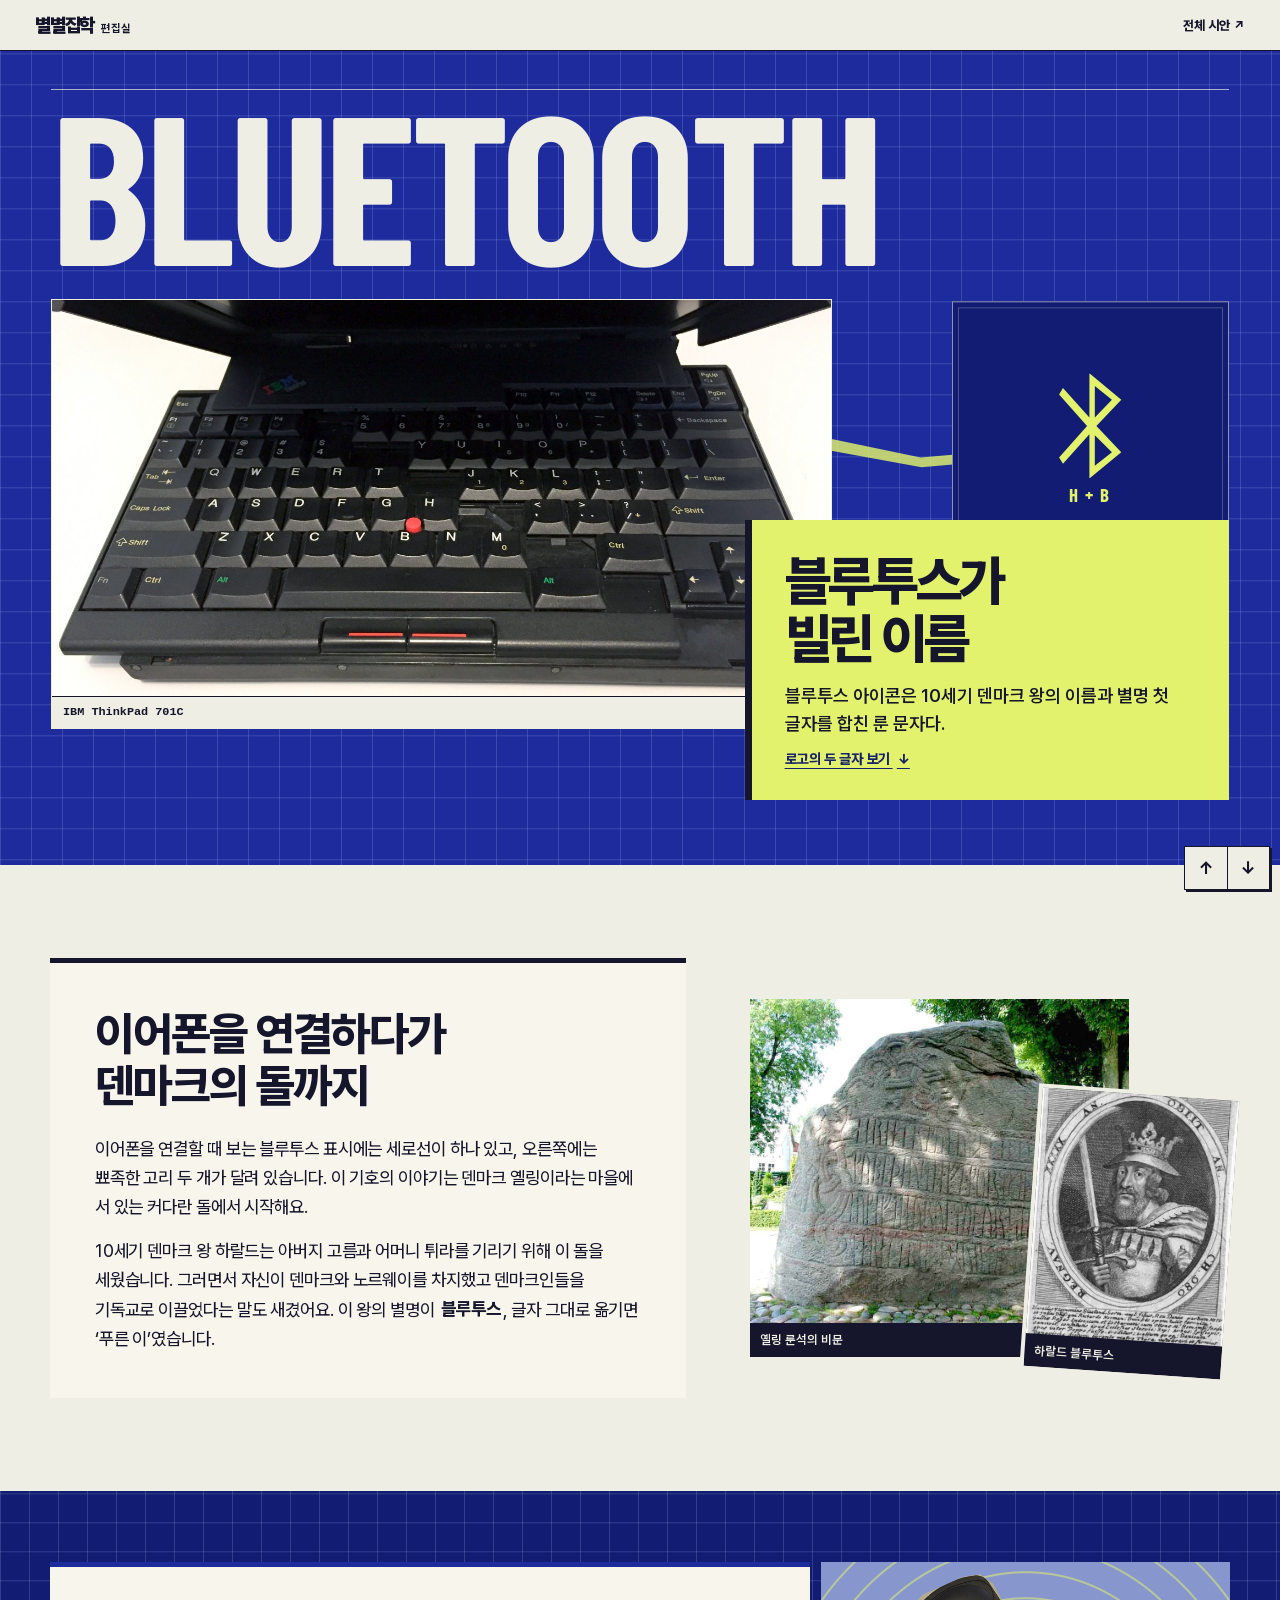
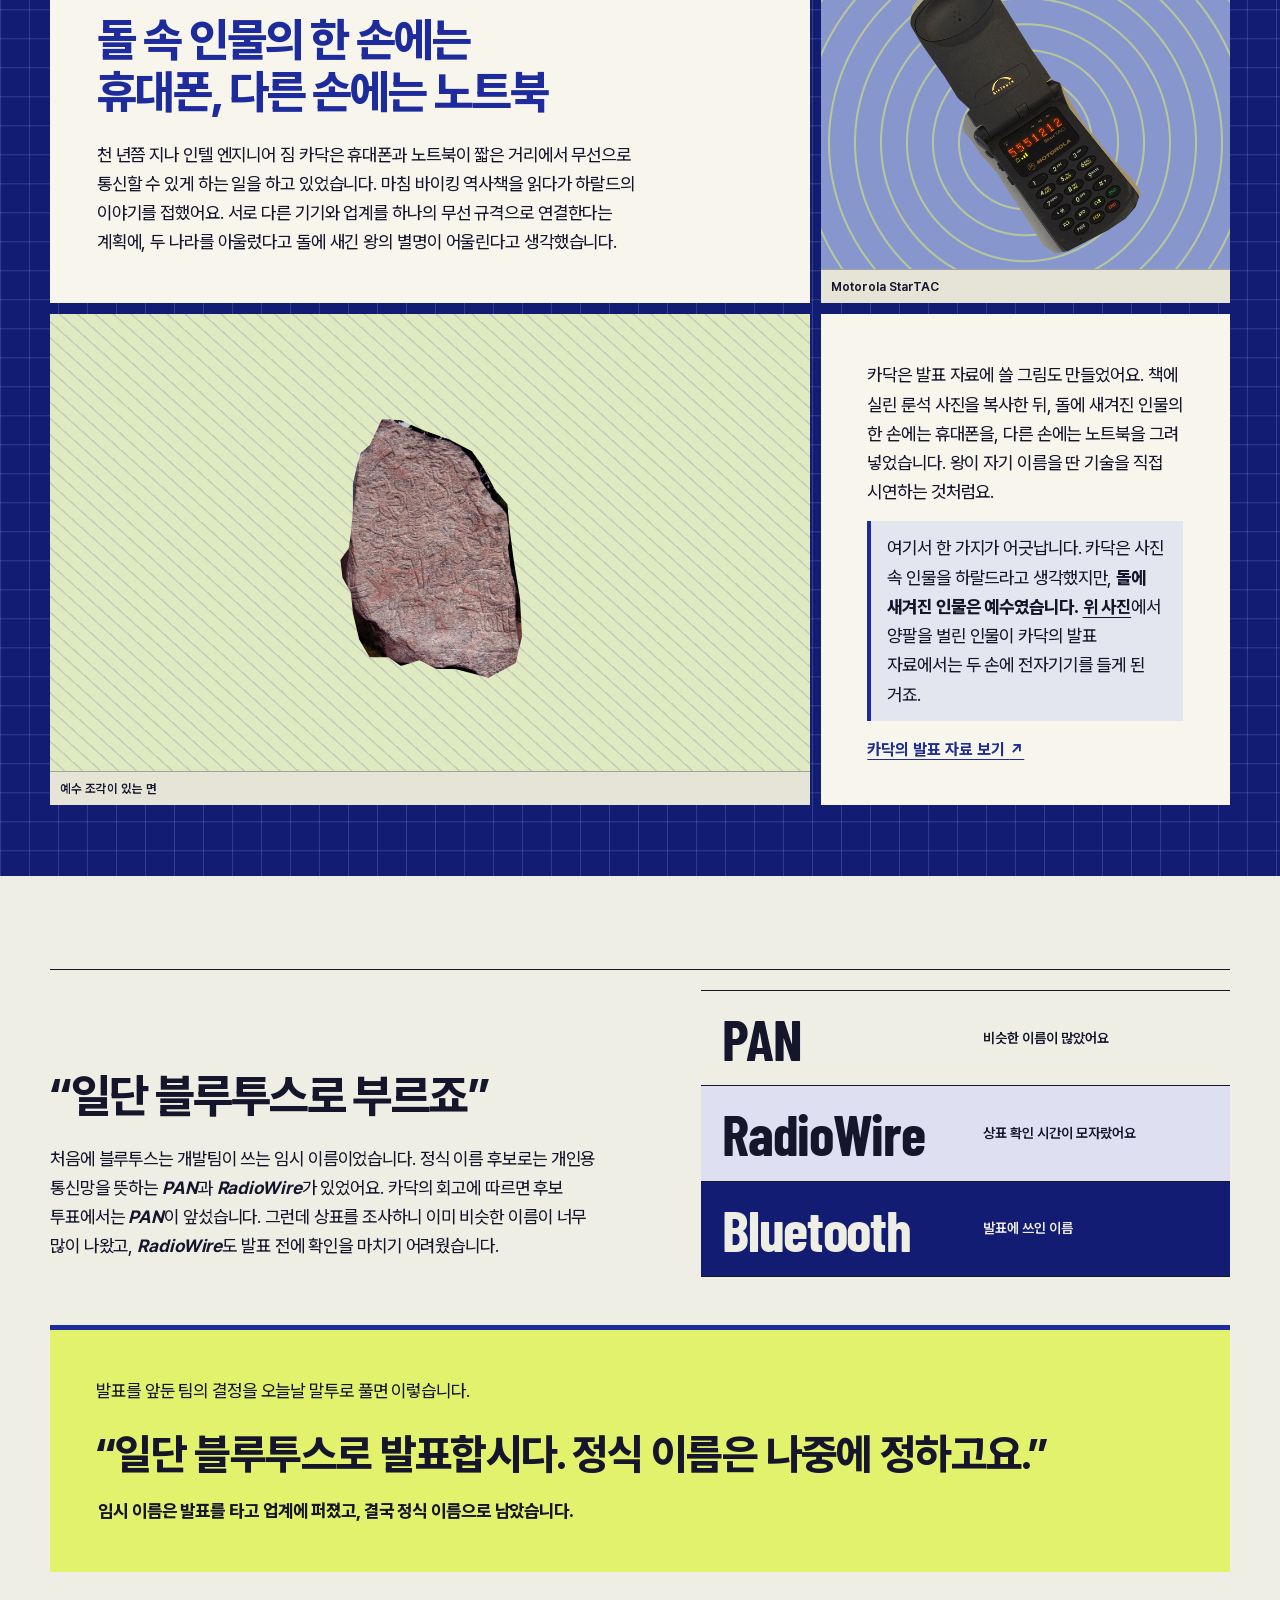
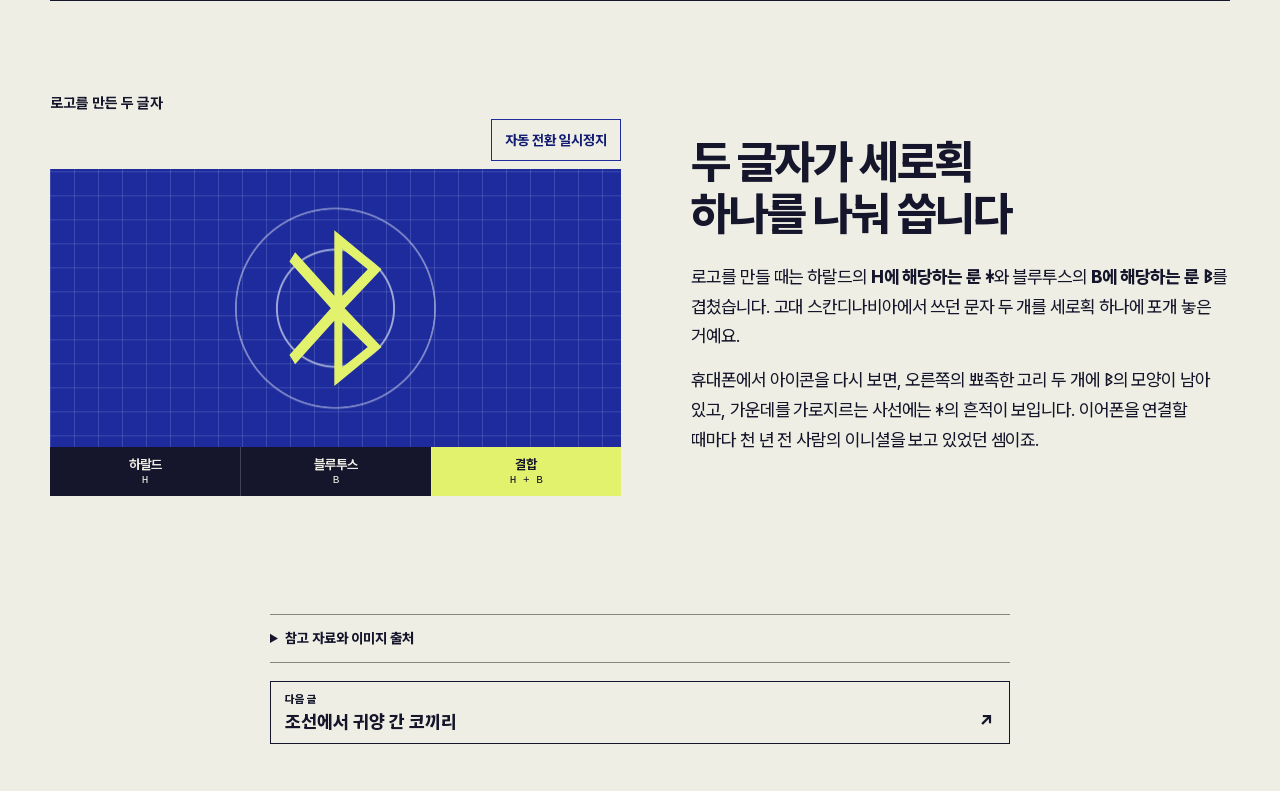
==== commit 598af474: "Tighten article typography on mobile and desktop" ====
--- a/bluetooth.html
+++ b/bluetooth.html
@@ -5,8 +5,8 @@
   <meta name="viewport" content="width=device-width, initial-scale=1">
   <meta name="description" content="1990년대 무선 통신 프로젝트에 덴마크 왕의 별명이 붙은 사연.">
   <title>블루투스가 빌린 이름 · 별별잡학</title>
-  <link rel="stylesheet" href="style.css">
-  <link rel="stylesheet" href="bluetooth.css">
+  <link rel="stylesheet" href="style.css?v=2">
+  <link rel="stylesheet" href="bluetooth.css?v=2">
   <script src="photo-entry.js" defer></script>
   <script src="rune-playback.js" defer></script>
 </head>
--- a/style.css
+++ b/style.css
@@ -33,6 +33,9 @@
   --paper: #f2ecde;
   --accent: #872e24;
   --line: #aaa191;
+  --article-copy-size: clamp(.9375rem, .86rem + .31vw, 1.125rem);
+  --article-copy-leading: 1.65;
+  --article-paragraph-gap: .82em;
 }
 
 * { box-sizing: border-box; }
--- a/bluetooth.css
+++ b/bluetooth.css
@@ -144,14 +144,14 @@
 }
 .bt-copy {
   max-width: 35rem;
-  margin-top: clamp(14px, 2.5vw, 24px);
-  font: 430 clamp(1.125rem, 1.45vw, 1.26rem)/1.8 var(--sans);
+  margin-top: clamp(11px, 2vw, 21px);
+  font: 430 var(--article-copy-size)/var(--article-copy-leading) var(--sans);
   letter-spacing: -.006em;
   word-break: keep-all;
   overflow-wrap: anywhere;
 }
-.bt-copy p + p, .bt-copy blockquote + p { margin-top: 1em; }
-.bt-copy blockquote { margin-top: .6em; }
+.bt-copy p + p, .bt-copy blockquote + p { margin-top: var(--article-paragraph-gap); }
+.bt-copy blockquote { margin-top: .5em; }
 .bt-rune-letter { font-family: "Noto Sans Runic", "Segoe UI Symbol", "Apple Symbols", sans-serif; }
 #jelling-relief { scroll-margin-top: 20px; }
 .bt-copy strong { font-weight: 790; }
@@ -264,7 +264,7 @@
 .bt-drawing-copy .bt-copy { margin-top: 0; }
 .bt-drawing-copy .bt-reveal-note {
   border-inline-start: 4px solid var(--cobalt);
-  padding: .9em 1em;
+  padding: .7em .9em;
   background: #e4e6ef;
 }
 .bt-drawing-link {
@@ -295,7 +295,7 @@
 .bt-name-quote p { max-width: 36rem; }
 .bt-name-quote blockquote {
   max-width: 23em;
-  font-size: clamp(1.5rem, 3.7vw, 3.55rem);
+  font-size: clamp(1.3125rem, 3.3vw, 3.125rem);
   font-weight: 790;
   letter-spacing: -.039em;
   line-height: 1.3;
@@ -423,6 +423,8 @@
 }
 
 @media (max-width: 640px) {
+  .theme-bluetooth .chapter { margin-block: clamp(36px, 7.5vw, 48px); }
+  .bt-archive-copy, .bt-connection-copy, .bt-drawing-copy, .bt-name-quote { padding-block: 14px; }
   .bt-cover-layout { grid-template-rows: auto repeat(3, clamp(39px, 12vw, 69px)) auto; gap: 6px; }
   .bt-cover-title { font-size: clamp(3.25rem, 18.2cqw, 7rem); }
   .bt-cover-devices { grid-area: 2 / 1 / 5 / 12; }
